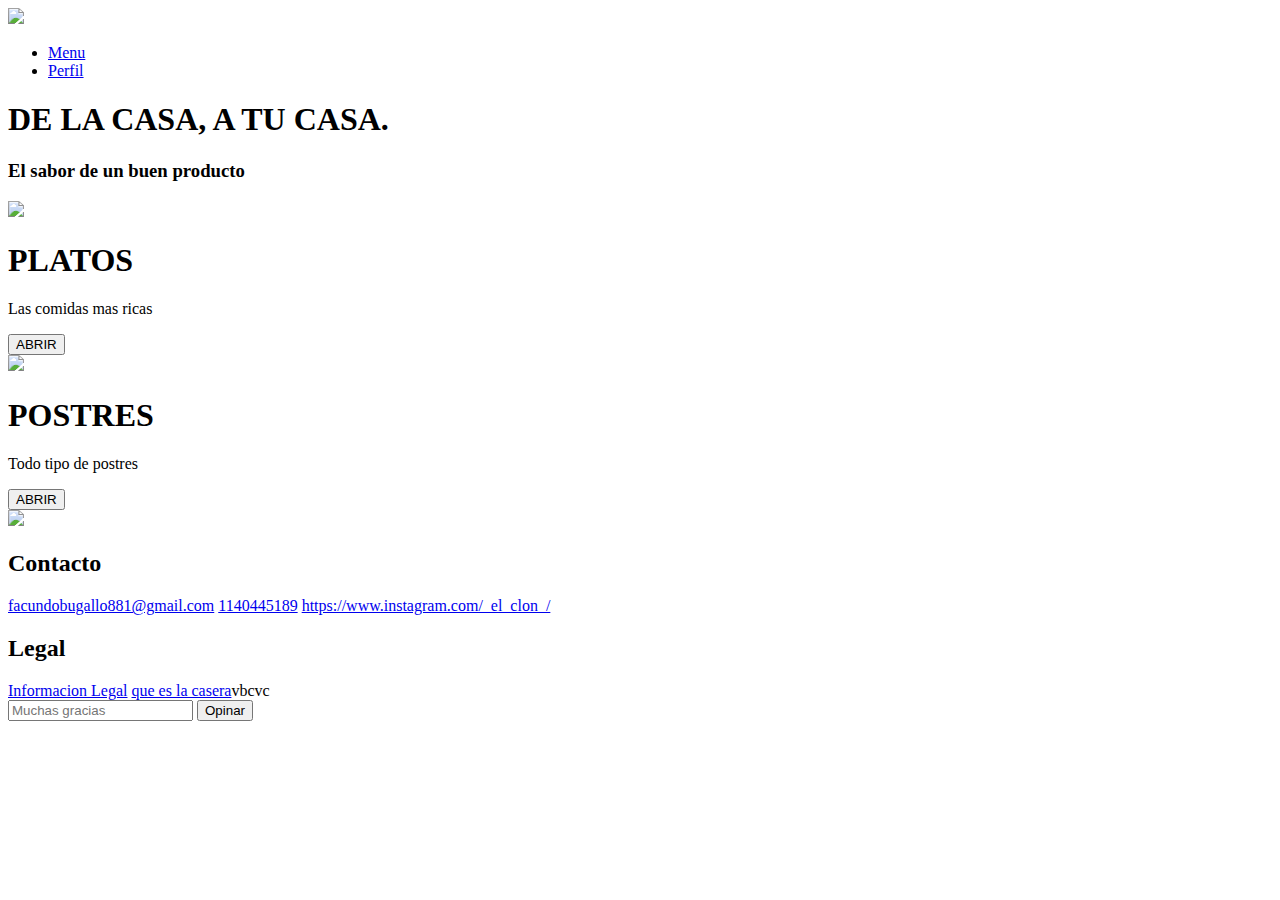
==== src/index.html @ f01df22f "carpeta nuevas" ====
<!DOCTYPE html>
<html lang="es">
<head>
	<meta charset="utf-8">
  <link rel="stylesheet" type="text/css" href="css/estilos.css">
	<title>La Casa</title>
</head>

<body>

<nav>

    <img src="Imagenes/LogoCasa.png" class="imagen">
 </div>
 
  <div class="nav_options">
      <ul>
        <li><a href="#">Menu</a></li>
        <li><a href="#">Perfil</a></li>
      </ul>
  </div>

</nav>
  <div class="background">
    <div class="main_section">
      <h1>DE LA CASA, A TU CASA.</h1>
      <h3>El sabor de un buen producto</h3>
    </div>

      <div class="products">
       <div class="product">
         <div class="container">
          <div class="img">
           <img src="Imagenes/hambu.png">
            </div>
             <h1>PLATOS</h1>
              <p>Las comidas mas ricas</p>
               <button href="#" class="main_button">ABRIR</button>
               </div>
                 </div>


       <div class="product">
         <div class="container">
          <div class="img">
            <img src="Imagenes/hela.jpg"> 
             </div>
              <h1>POSTRES</h1> 
               <p>Todo tipo de postres</p>
               <button href="#" class="main_button">ABRIR</button>
               </div>
                 </div>
<img src="Imagenes/back.png" class="background-image"> 
 
</div>
<footer >

  <div class=¨nav_options¨>
    <h2> Contacto </h2>
      <a href="#">facundobugallo881@gmail.com</a>
      <a href="#">1140445189</a>
      <a href="#">https://www.instagram.com/_el_clon_/</a>
   </div>

  <div class=¨nav_options¨>
    <h2>Legal</h2>
      <a href="#">Informacion Legal</a>
      <a href="#">que es la casera</a>vbcvc
      <form action="">
        <input type="text" placeholder="Muchas gracias">
        <button type="sumit">Opinar</button>
      </form>
   </div>



</footer>


   
</body>

</html>
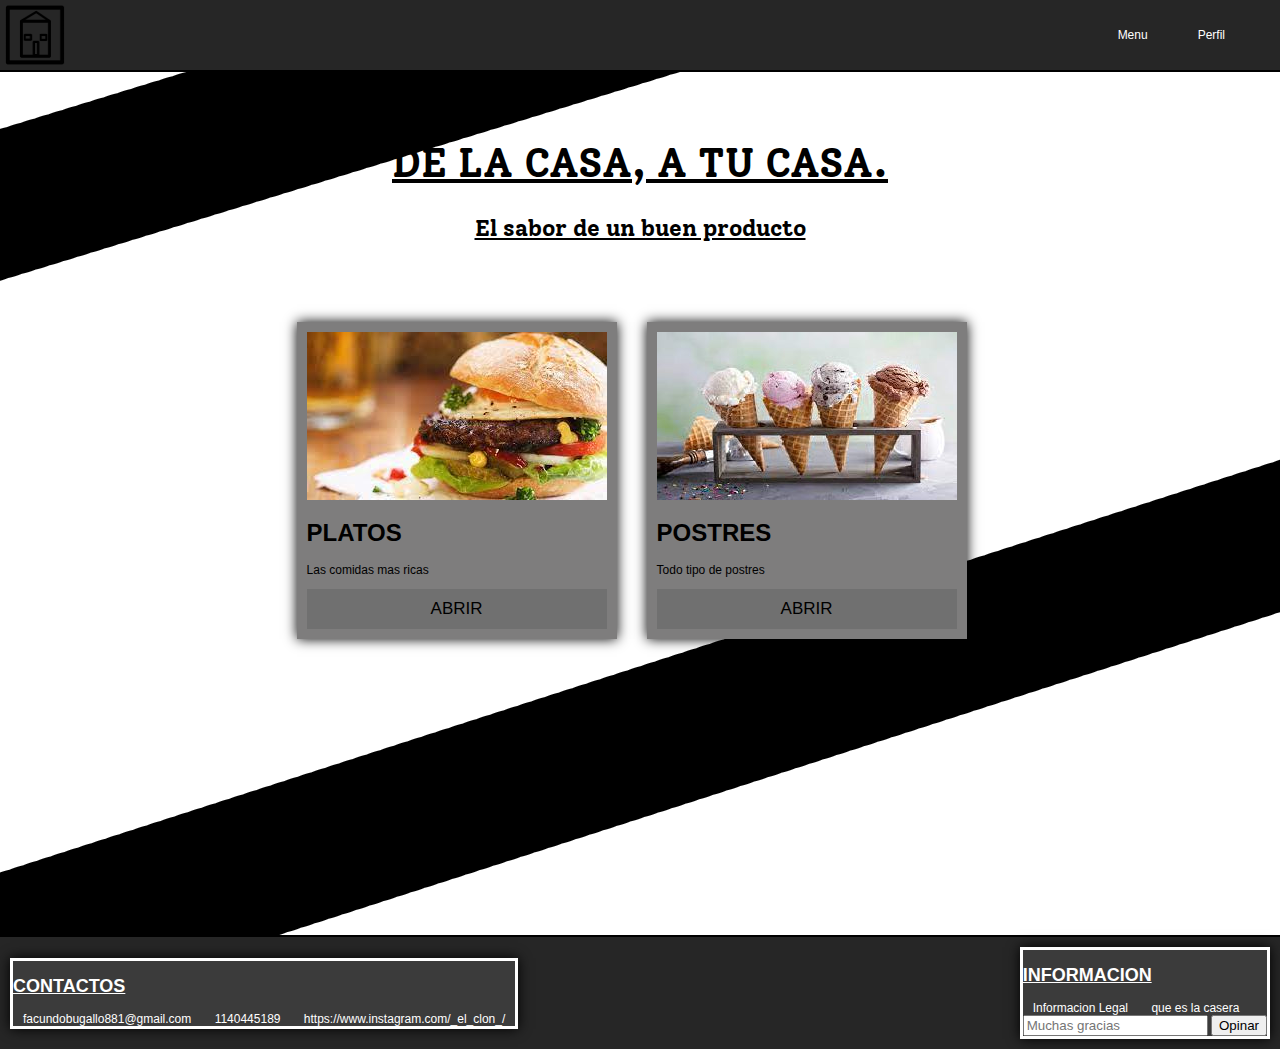
==== commit fa32f8eb: "v3" ====
--- a/src/index.html
+++ b/src/index.html
@@ -2,23 +2,22 @@
 <html lang="es">
 <head>
 	<meta charset="utf-8">
-  <link rel="stylesheet" type="text/css" href="css/estilos.css">
+  <link rel="stylesheet" type="text/css" href="../css/estilos.css">
 	<title>La Casa</title>
 </head>
 
 <body>
 
-<nav>
+<nav> 
 
-    <img src="Imagenes/LogoCasa.png" class="imagen">
- </div>
+  <img src="../Imagenes/LogoCasa.png" class="imagen">
  
   <div class="nav_options">
       <ul>
         <li><a href="#">Menu</a></li>
         <li><a href="#">Perfil</a></li>
       </ul>
-  </div>
+    </div>
 
 </nav>
   <div class="background">
@@ -30,12 +29,12 @@
       <div class="products">
        <div class="product">
          <div class="container">
-          <div class="img">
-           <img src="Imagenes/hambu.png">
-            </div>
-             <h1>PLATOS</h1>
-              <p>Las comidas mas ricas</p>
-               <button href="#" class="main_button">ABRIR</button>
+           <div class="img">
+            <img src="../Imagenes/hambu.png">
+          </div>
+          <h1>PLATOS</h1>
+          <p>Las comidas mas ricas</p>
+          <button href="#" class="main_button">ABRIR</button>
                </div>
                  </div>
 
@@ -43,34 +42,37 @@
        <div class="product">
          <div class="container">
           <div class="img">
-            <img src="Imagenes/hela.jpg"> 
+            <img src="../Imagenes/hela.jpg"> 
              </div>
               <h1>POSTRES</h1> 
                <p>Todo tipo de postres</p>
                <button href="#" class="main_button">ABRIR</button>
                </div>
                  </div>
-<img src="Imagenes/back.png" class="background-image"> 
  
 </div>
 <footer >
 
-  <div class=¨nav_options¨>
-    <h2> Contacto </h2>
+  <div class="footer_options">
+    <div class="footer_container">
+    <h2> CONTACTOS </h2>
       <a href="#">facundobugallo881@gmail.com</a>
       <a href="#">1140445189</a>
       <a href="#">https://www.instagram.com/_el_clon_/</a>
    </div>
+  </div>
 
-  <div class=¨nav_options¨>
-    <h2>Legal</h2>
+  <div class="footer_options">
+    <div class="footer_container">
+    <h2> INFORMACION </h2>
       <a href="#">Informacion Legal</a>
-      <a href="#">que es la casera</a>vbcvc
+      <a href="#">que es la casera</a>
       <form action="">
         <input type="text" placeholder="Muchas gracias">
         <button type="sumit">Opinar</button>
       </form>
-   </div>
+    </div>
+  </div>
 
 
 
--- a/css/estilos.css
+++ b/css/estilos.css
@@ -0,0 +1,150 @@
+/*impots*/
+
+@import url('https://fonts.googleapis.com/css2?family=Solway:wght@800&display=swap');
+
+
+/*variables----------*/
+:root{
+ --brown-color:#66280a;
+ --clainbrown-color:#ffcc8e;
+}
+
+/*variables----------*/
+/*________________nav*/
+
+html,body {
+ padding:0px;
+ margin:0px;
+ font-size: 12px;
+ font-family: helvetica;
+}
+
+body{
+    background-image: url("../Imagenes/back.png");
+    background-repeat: no-repeat;
+    background-position: center center;
+    background-attachment: fixed;
+}
+
+nav { 
+ background-color: #262626;
+ padding: 5px;
+ color: black;
+ display: flex;
+ justify-content: space-between;
+ align-items: center;
+ border-bottom: 2px solid #000000;
+}
+
+nav ul {
+ display: flex;
+}
+
+nav li {
+padding-right: 50px;
+list-style: none;
+}
+
+nav li a {
+ color: white;
+ text-decoration: none;
+}
+
+nav li a:hover{
+ color: grey;
+}
+/*________________nav*/
+
+/*_______________main section*/
+
+.imagen{
+    width:60px;
+    height:60px;
+}
+.img{
+
+}
+
+.nav_options{
+     text-decoration: none;
+     list-style: none;
+    
+}
+
+.main_section{
+    padding: 40px;
+    text-align: center;
+    text-decoration: underline;
+    font-size: 20px;
+    font-family: 'Solway', serif;
+
+}     
+
+.products{
+   padding:22%;
+   display: flex;
+}
+.product{
+ padding: 15px;
+ margin-top: -280px;
+}
+
+.products .container{
+    color: black;
+    background-color:rgb(126, 125, 125);
+    padding: 10px;
+    box-shadow: 0 0 12px black;
+} 
+
+.main_button{
+    background-color:#707070 ;
+    width:100%;
+    padding: 10px;
+    font-size: 17px;
+    border: none;
+    cursor: pointer;
+}
+
+.main_button:hover{
+    background-color: #302e2e;
+}
+
+.footer_options {
+    font-family: sans-serif;
+   
+}
+
+.footer_container{
+ border: solid;
+ box-shadow: 0 0 12px black;
+ background-color: rgb(59, 59, 59);
+
+}
+/*_______________main section*/
+
+/*_____________footer*/
+
+footer{
+    background-color: #262626;
+    padding: 10px;
+    display: flex;
+    justify-content: space-between;
+    border-top: 2px solid black;
+    align-items: center;
+    color: white;
+}
+
+footer a{
+ color: white;
+ text-decoration: none;
+ padding: 10px;
+}
+
+footer a:hover{
+ color: grey;
+}
+
+footer h2{
+    text-decoration-line: underline;
+    font-family: 'Trebuchet MS', 'Lucida Sans Unicode', 'Lucida Grande', 'Lucida Sans', Arial, sans-serif;
+}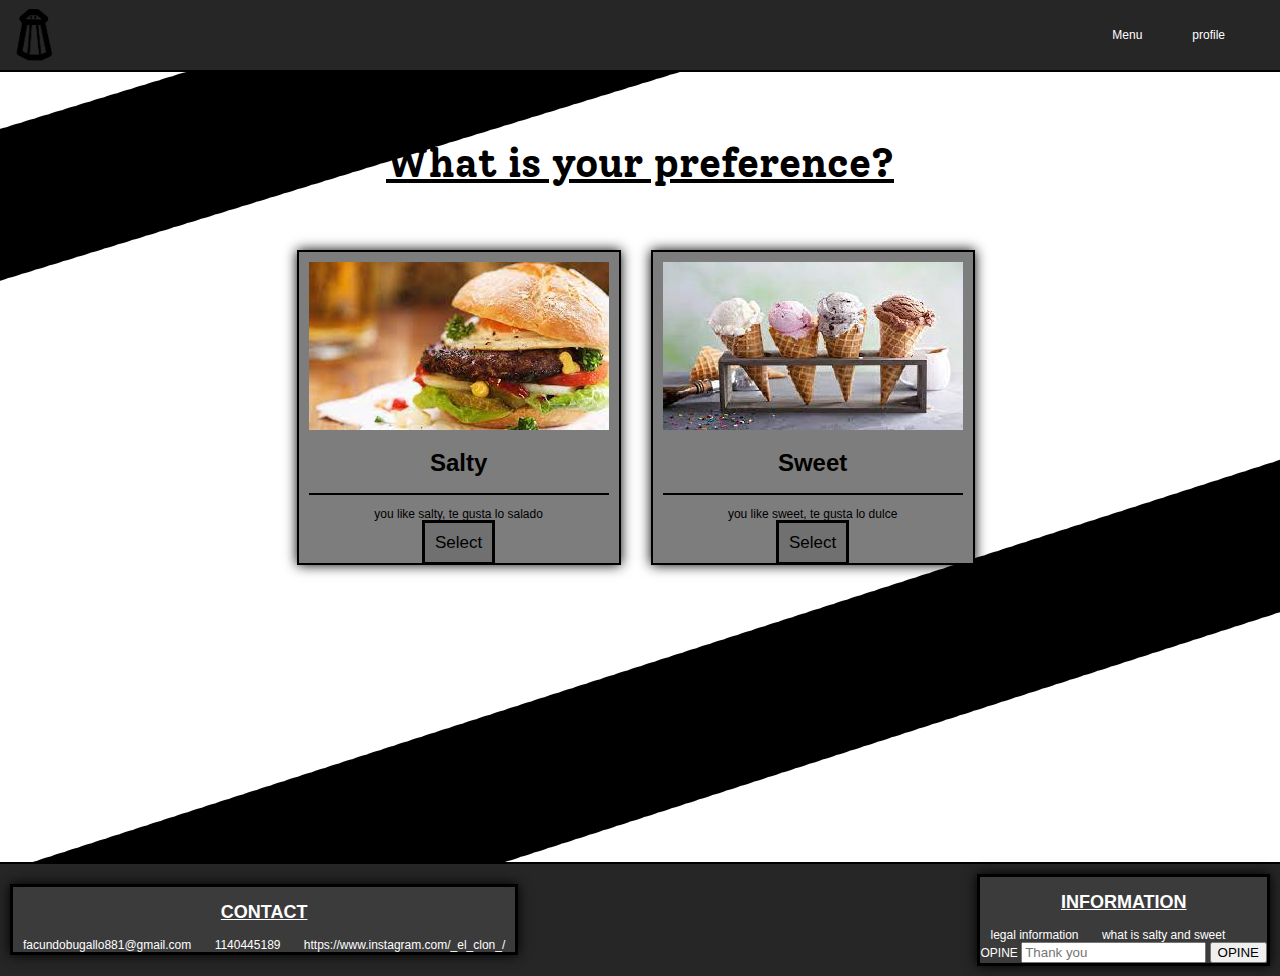
==== commit 4916c28e: "terminado V1" ====
--- a/src/index.html
+++ b/src/index.html
@@ -3,7 +3,7 @@
 <head>
 	<meta charset="utf-8">
   <link rel="stylesheet" type="text/css" href="../css/estilos.css">
-	<title>La Casa</title>
+	<title>salty and sweet</title>
 </head>
 
 <body>
@@ -15,15 +15,15 @@
   <div class="nav_options">
       <ul>
         <li><a href="#">Menu</a></li>
-        <li><a href="#">Perfil</a></li>
+        <li><a href="#">profile</a></li>
       </ul>
     </div>
 
 </nav>
   <div class="background">
     <div class="main_section">
-      <h1>DE LA CASA, A TU CASA.</h1>
-      <h3>El sabor de un buen producto</h3>
+      <h1>What is your preference?</h1>
+       
     </div>
 
       <div class="products">
@@ -32,9 +32,10 @@
            <div class="img">
             <img src="../Imagenes/hambu.png">
           </div>
-          <h1>PLATOS</h1>
-          <p>Las comidas mas ricas</p>
-          <button href="#" class="main_button">ABRIR</button>
+          <h1>Salty</h1>
+          <hr color="black">
+          <p>you like salty, te gusta lo salado</p>
+         <a href="../src/salado.html" class="main_button">Select</a>
                </div>
                  </div>
 
@@ -44,9 +45,10 @@
           <div class="img">
             <img src="../Imagenes/hela.jpg"> 
              </div>
-              <h1>POSTRES</h1> 
-               <p>Todo tipo de postres</p>
-               <button href="#" class="main_button">ABRIR</button>
+              <h1>Sweet</h1> 
+              <hr color="black">
+               <p>you like sweet, te gusta lo dulce</p>
+              <a href="../src/dulce.html" class="main_button">Select</a>
                </div>
                  </div>
  
@@ -55,7 +57,7 @@
 
   <div class="footer_options">
     <div class="footer_container">
-    <h2> CONTACTOS </h2>
+    <h2> CONTACT </h2>
       <a href="#">facundobugallo881@gmail.com</a>
       <a href="#">1140445189</a>
       <a href="#">https://www.instagram.com/_el_clon_/</a>
@@ -64,12 +66,13 @@
 
   <div class="footer_options">
     <div class="footer_container">
-    <h2> INFORMACION </h2>
-      <a href="#">Informacion Legal</a>
-      <a href="#">que es la casera</a>
+    <h2> INFORMATION </h2>
+      <a href="#">legal information</a>
+      <a href="#">what is salty and sweet</a>
       <form action="">
-        <input type="text" placeholder="Muchas gracias">
-        <button type="sumit">Opinar</button>
+        <label for="OPINE">OPINE</label>
+        <input name="OPINE" id="OPINE" type="text" placeholder="Thank you">
+        <button type="sumit">OPINE</button>
       </form>
     </div>
   </div>
--- a/css/estilos.css
+++ b/css/estilos.css
@@ -1,15 +1,8 @@
 /*impots*/
 
 @import url('https://fonts.googleapis.com/css2?family=Solway:wght@800&display=swap');
+@import url('https://fonts.googleapis.com/css2?family=Nerko+One&display=swap');
 
-
-/*variables----------*/
-:root{
- --brown-color:#66280a;
- --clainbrown-color:#ffcc8e;
-}
-
-/*variables----------*/
 /*________________nav*/
 
 html,body {
@@ -53,18 +46,23 @@
 nav li a:hover{
  color: grey;
 }
-/*________________nav*/
+
+
+samp {
+    color: #262626;
+    font-family: 'Nerko One', cursive;
+    text-decoration: underline;
+
+
+}
 
 /*_______________main section*/
 
 .imagen{
     width:60px;
     height:60px;
-}
-.img{
 
 }
-
 .nav_options{
      text-decoration: none;
      list-style: none;
@@ -83,10 +81,12 @@
 .products{
    padding:22%;
    display: flex;
+  
 }
 .product{
  padding: 15px;
- margin-top: -280px;
+ margin-top: -300px;
+ 
 }
 
 .products .container{
@@ -94,15 +94,19 @@
     background-color:rgb(126, 125, 125);
     padding: 10px;
     box-shadow: 0 0 12px black;
+    border: solid 2px black  ;
+    text-align: center;
 } 
 
 .main_button{
     background-color:#707070 ;
-    width:100%;
+   /* width:100%;*/
     padding: 10px;
     font-size: 17px;
-    border: none;
+    border: solid black;
     cursor: pointer;
+    text-decoration: none;
+    color: #000000;
 }
 
 .main_button:hover{
@@ -115,11 +119,41 @@
 }
 
 .footer_container{
- border: solid;
+ border: solid black;
  box-shadow: 0 0 12px black;
  background-color: rgb(59, 59, 59);
+}
 
+
+
+/*___________profile*/
+
+.container_box{
+ margin: 0px auto   ;
 }
+
+.dats_contains{ 
+    background: none;
+    margin: 0px auto;
+    position: relative;
+    width: 800px;
+    min-height: 800px;
+    border-radius: 50px 50px;
+}
+
+.dats_contian{
+    border: 5px solid  rgb(0, 0, 0);
+    background: #ffffffb9;
+    position: absolute;
+    width: 200px;
+    min-height:200px;
+    top: 50%;
+    right: 50%;
+    transform: translate(50%, -50% );
+}
+
+
+
 /*_______________main section*/
 
 /*_____________footer*/
@@ -146,5 +180,7 @@
 
 footer h2{
     text-decoration-line: underline;
-    font-family: 'Trebuchet MS', 'Lucida Sans Unicode', 'Lucida Grande', 'Lucida Sans', Arial, sans-serif;
-}+    text-align: center;
+    font-family: 'Trebuchet MS', 'Lucida Sans Unicode', 'Lucida Grande',
+    'Lucida Sans', Arial, sans-serif;
+}
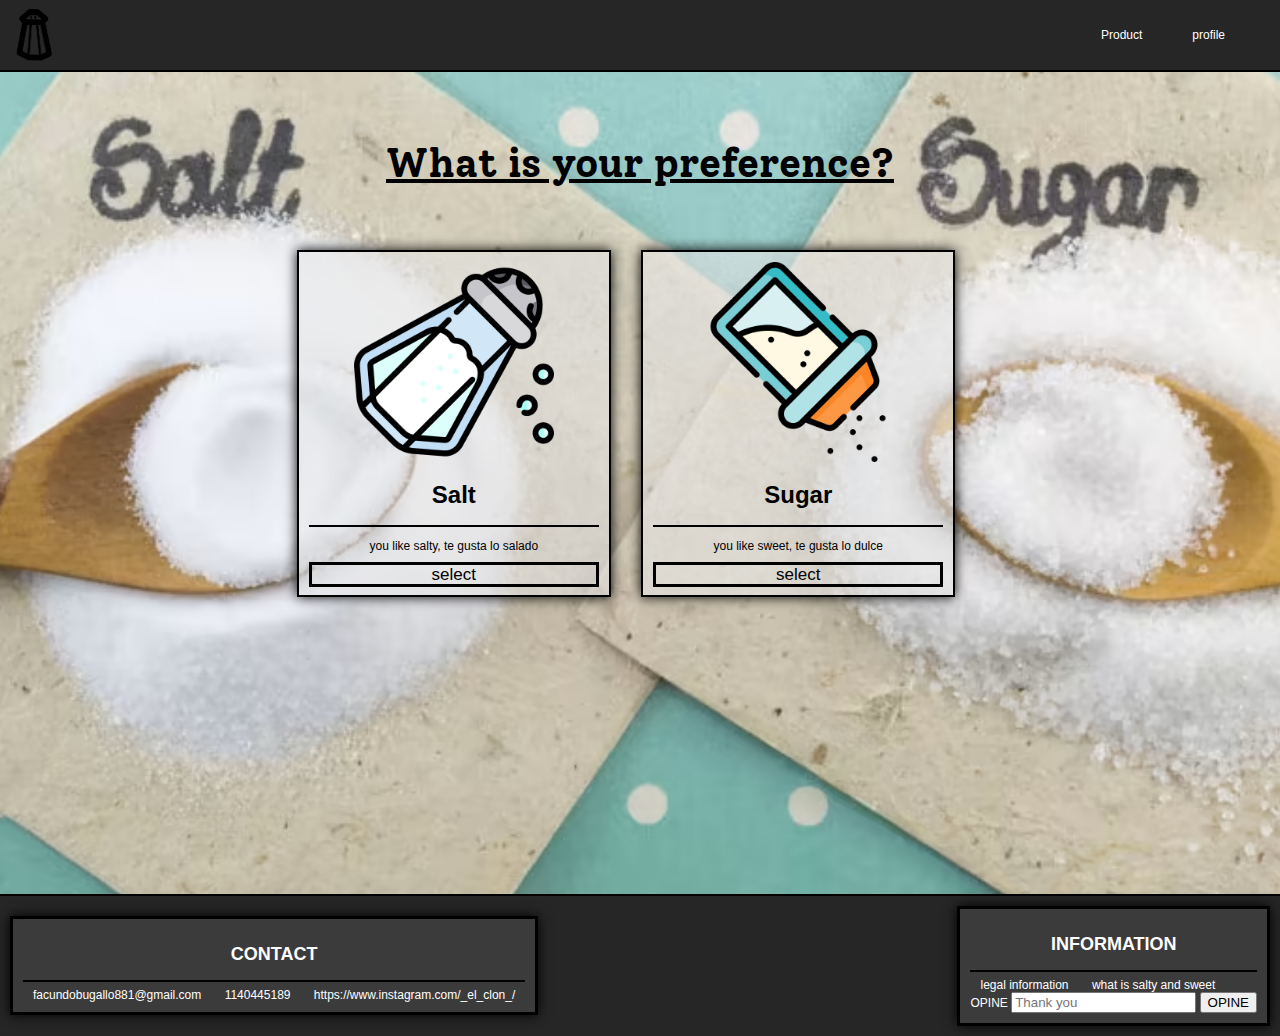
==== commit 05d60209: "todo bien" ====
--- a/src/index.html
+++ b/src/index.html
@@ -3,18 +3,19 @@
 <head>
 	<meta charset="utf-8">
   <link rel="stylesheet" type="text/css" href="../css/estilos.css">
-	<title>salty and sweet</title>
+  <link rel="stylesheet" type="text/css" href="../css/animations.css">
+	<title>Salt and Sugar</title>
 </head>
 
 <body>
 
-<nav> 
+<nav class=fadeDown> 
 
   <img src="../Imagenes/LogoCasa.png" class="imagen">
  
   <div class="nav_options">
       <ul>
-        <li><a href="#">Menu</a></li>
+        <li><a href="../src/products.html">Product</a></li>
         <li><a href="#">profile</a></li>
       </ul>
     </div>
@@ -22,33 +23,33 @@
 </nav>
   <div class="background">
     <div class="main_section">
-      <h1>What is your preference?</h1>
+      <h1 class="fedeIn">What is your preference?</h1>
        
     </div>
 
-      <div class="products">
+      <div class="products fadeUp">
        <div class="product">
          <div class="container">
-           <div class="img">
-            <img src="../Imagenes/hambu.png">
+           <div>
+            <img src="../Imagenes/sal1.png" class="img">
           </div>
-          <h1>Salty</h1>
+          <h1>Salt</h1>
           <hr color="black">
           <p>you like salty, te gusta lo salado</p>
-         <a href="../src/salado.html" class="main_button">Select</a>
+          <a href="../src/salado.html" class="buttonClass">select</a>
                </div>
                  </div>
 
 
        <div class="product">
          <div class="container">
-          <div class="img">
-            <img src="../Imagenes/hela.jpg"> 
+          <div>
+            <img class="img" src="../Imagenes/azucar.png"> 
              </div>
-              <h1>Sweet</h1> 
+              <h1>Sugar</h1> 
               <hr color="black">
                <p>you like sweet, te gusta lo dulce</p>
-              <a href="../src/dulce.html" class="main_button">Select</a>
+               <a href="../src/dulce.html" class="buttonClass">select</a>
                </div>
                  </div>
  
@@ -58,6 +59,7 @@
   <div class="footer_options">
     <div class="footer_container">
     <h2> CONTACT </h2>
+    <hr  color="black">
       <a href="#">facundobugallo881@gmail.com</a>
       <a href="#">1140445189</a>
       <a href="#">https://www.instagram.com/_el_clon_/</a>
@@ -67,6 +69,7 @@
   <div class="footer_options">
     <div class="footer_container">
     <h2> INFORMATION </h2>
+    <hr  color="black" >
       <a href="#">legal information</a>
       <a href="#">what is salty and sweet</a>
       <form action="">
--- a/css/estilos.css
+++ b/css/estilos.css
@@ -13,13 +13,14 @@
 }
 
 body{
-    background-image: url("../Imagenes/back.png");
+    background-image: url("../Imagenes/azucar-sal-a.png");
     background-repeat: no-repeat;
     background-position: center center;
     background-attachment: fixed;
-}
-
-nav { 
+    background-size: cover;
+}
+
+nav {  
  background-color: #262626;
  padding: 5px;
  color: black;
@@ -91,7 +92,7 @@
 
 .products .container{
     color: black;
-    background-color:rgb(126, 125, 125);
+    background-color:rgba(231, 231, 231, 0.575);
     padding: 10px;
     box-shadow: 0 0 12px black;
     border: solid 2px black  ;
@@ -99,18 +100,18 @@
 } 
 
 .main_button{
-    background-color:#707070 ;
-   /* width:100%;*/
+    background-color:#fffdfd0e ;
+   width:100%;
     padding: 10px;
     font-size: 17px;
-    border: solid black;
+   border: solid black;
     cursor: pointer;
     text-decoration: none;
     color: #000000;
 }
 
 .main_button:hover{
-    background-color: #302e2e;
+    background-color: #7e7d7da6;
 }
 
 .footer_options {
@@ -122,8 +123,8 @@
  border: solid black;
  box-shadow: 0 0 12px black;
  background-color: rgb(59, 59, 59);
-}
-
+ padding: 10px;
+}
 
 
 /*___________profile*/
@@ -152,6 +153,19 @@
     transform: translate(50%, -50% );
 }
 
+.buttonClass {
+    background-color:#fffdfd0e ;
+   width:100%;
+    padding-left: 120px;
+    padding-right:  120px;
+    font-size: 17px;
+   border: solid black;
+    cursor: pointer;
+    text-decoration: none;
+    color: #000000;
+}
+
+
 
 
 /*_______________main section*/
@@ -179,8 +193,11 @@
 }
 
 footer h2{
-    text-decoration-line: underline;
     text-align: center;
     font-family: 'Trebuchet MS', 'Lucida Sans Unicode', 'Lucida Grande',
     'Lucida Sans', Arial, sans-serif;
 }
+
+.img{
+ width: 200px;
+}--- a/css/animations.css
+++ b/css/animations.css
@@ -0,0 +1,49 @@
+
+.fedeIn{
+    animation-duration: 3s;
+    animation-fill-mode: both;
+    animation-name: texts;
+}
+
+@keyframes texts {
+from{
+    opacity: 0;
+}    
+to{
+ opacity: 1;
+}
+
+}
+.fadeDown{
+    animation-duration: 1s;
+    animation-fill-mode: both;
+    animation-name: navbar;
+}
+
+@keyframes navbar {
+  from{
+    opacity: 0;
+    transform: translate3d(0, -100%, 0);
+  } 
+ to{
+   opacity: 1;
+   transform: translate3d(0, 0, 0); 
+ }
+}
+
+.fadeUp{
+    animation-duration: 1s;
+    animation-fill-mode: both;
+    animation-name: conten;
+}
+
+@keyframes conten {
+    from{
+        opacity: 0;
+        transform: translate3d(0, 100%, 0);
+      } 
+     to{
+       opacity: 1;
+       transform: translate3d(0, 0, 0); 
+     }
+}